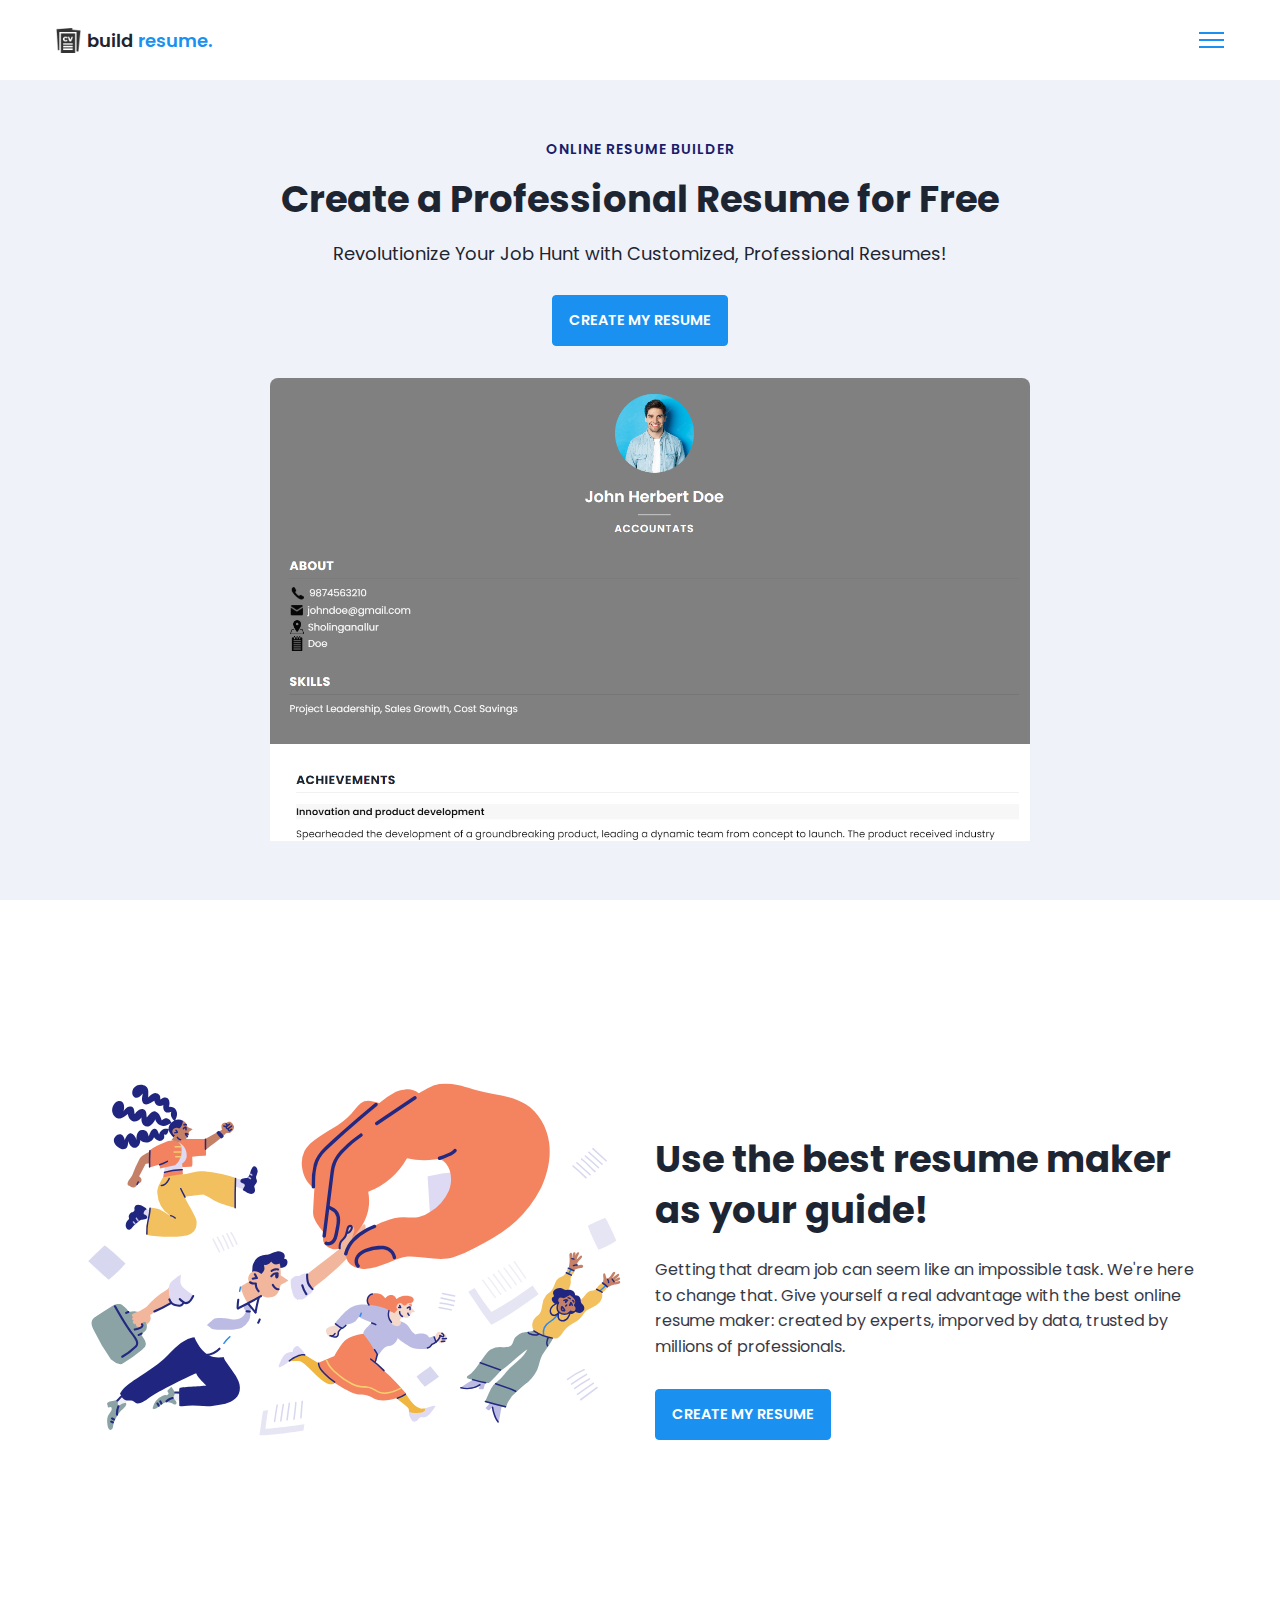
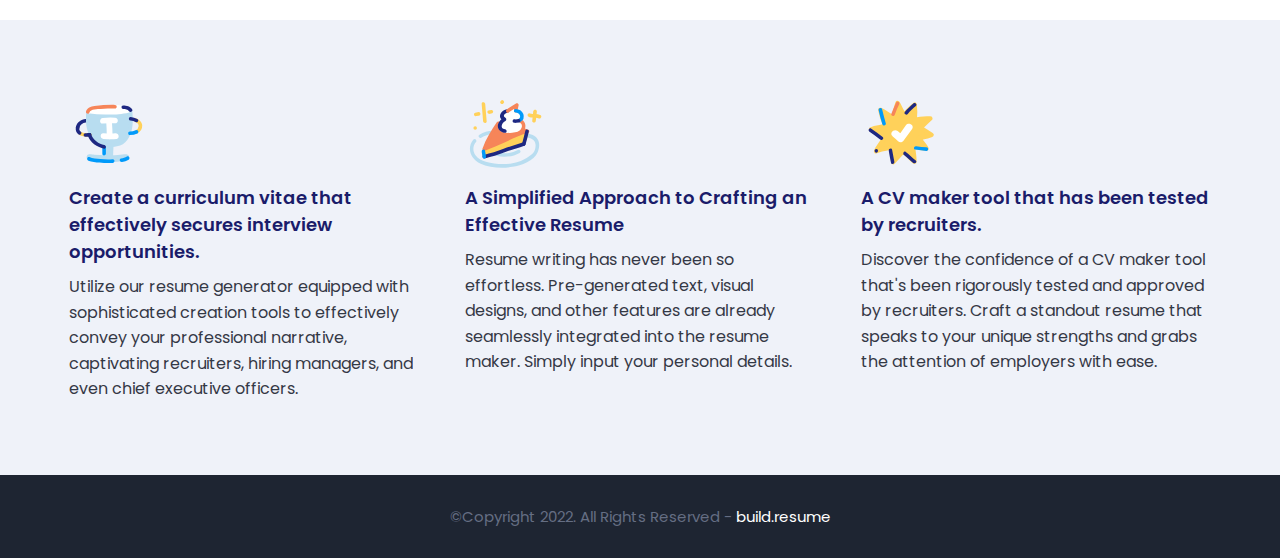
==== index.html @ 8a190417 "Add files via upload" ====
<!DOCTYPE html>
<html>
    <head>
        <meta charset="utf-8">
        <meta http-equiv="X-UA-Compatible" content="IE=edge">
        <title>Home Page</title>
        <meta name="description" content="">
        <meta name="viewport" content="width=device-width, initial-scale=1">
        <link rel="stylesheet" href="assets/css/main.css">
    </head>
    <body>

        <nav class = "navigaiton bg-white">
            <div class="box">
                <div class = "navigaiton-content">
                    <div class = "name-and-toggle">
                        <a href = "index.html" class = "navigaiton-name">
                            <img src = "assets/images/curriculum-vitae.png" alt = "" class = "navigaiton-name-icon">
                            <span class = "navigaiton-name-text">build <span>resume.</span>
                        </a>
                        <button type = "button" class = "navigaiton-toggle-btn">
                            <div class = "bars">
                                <div class = "bar"></div>
                                <div class = "bar"></div>
                                <div class = "bar"></div>
                            </div>
                        </button>
                    </div>
                </div>
            </div>
        </nav>

        <header class = "header bg-bright" id = "header">
            <div class = "box">
                <div class = "header-content text-center">
                    <h6 class = "text-uppercase text-blue-dark fs-14 fw-6 ls-1">online resume builder</h6>
                    <h1 class = "lg-title">Create a Professional Resume for Free</h1>
                    <p class = "text-dark fs-18">Revolutionize Your Job Hunt with Customized, Professional Resumes!</p>
                    <a href = "resume.html" class = "btn btn-primary text-uppercase">create my resume</a>
                    <img src = 'assets/images/Demo.png'>
                </div>
            </div>
        </header>

        <div class="segment-one">
            <div class="box">
                <div class = "segment-one-content">
                    <div class="segment-one-l">
                        <img src = "assets/images/visual-0c7080adf17f1f207276f613447c924f667dab34b7ac415cd7ef653172defd0b.svg">
                    </div>
                    <div class = "segment-one-r text-center">
                        <h2 class = "lg-title">Use the best resume maker as your guide!</h2>
                        <p class = "text">Getting that dream job can seem like an impossible task. We're here to change that. Give yourself a real advantage with the best online resume maker: created by experts, imporved by data, trusted by millions of professionals.</p>
                        <div class = "btn-group">
                            <a href = "resume.html" class = "btn btn-primary text-uppercase">create my resume</a>
                            <!-- <a href = "#" class = "btn btn-secondary text-uppercase">watch video</a> -->
                        </div>
                    </div>
                </div>
            </div>
        </div>

        <div class = "segment-two bg-bright">
            <div class="box">
                <div class="segment-two-content">
                    <div class = "segment-items">
                        <div class = "segment-item">
                            <div class = "segment-item-icon">
                                <img src = "assets/images/feature-1-edf4481d69166ac81917d1e40e6597c8d61aa970ad44367ce78049bf830fbda5.svg" alt = "">
                            </div>
                            <h5 class = "segment-item-title">Create a curriculum vitae that effectively secures interview opportunities.</h5>
                            <p class = "text">Utilize our resume generator equipped with sophisticated creation tools to effectively convey your professional narrative, captivating recruiters, hiring managers, and even chief executive officers.</p>
                        </div>

                        <div class = "segment-item">
                            <div class = "segment-item-icon">
                                <img src = "assets/images/feature-2-a7a471bd973c02a55d1b3f8aff578cd3c9a4c5ac4fc74423d94ecc04aef3492b.svg" alt = "">
                            </div>
                            <h5 class = "segment-item-title">A Simplified Approach to Crafting an Effective Resume</h5>
                            <p class = "text">Resume writing has never been so effortless. Pre-generated text, visual designs, and other features are already seamlessly integrated into the resume maker. Simply input your personal details.</p>
                        </div>

                        <div class = "segment-item">
                            <div class = "segment-item-icon">
                                <img src = "assets/images/feature-3-4e87a82f83e260488c36f8105e26f439fdc3ee5009372bb5e12d9421f32eabdd.svg" alt = "">
                            </div>
                            <h5 class = "segment-item-title">A CV maker tool that has been tested by recruiters.</h5>
                            <p class = "text">Discover the confidence of a CV maker tool that's been rigorously tested and approved by recruiters. Craft a standout resume that speaks to your unique strengths and grabs the attention of employers with ease.</p>
                        </div>
                    </div>
                </div>
            </div>
        </div>

        <footer class = "footer bg-dark">
            <div class="box">
                <div class = "footer-content text-center">
                    <p class="fs-15">&copy;Copyright 2022. All Rights Reserved - <span>build.resume</span></p>
                </div>
            </div>
        </footer>
        
    </body>
</html>
---- assets/css/main.css ----
@import url('https://fonts.googleapis.com/css2?family=Manrope:wght@200;300;400;500;600;700;800&family=Poppins:ital,wght@0,100;0,200;0,300;0,400;0,500;0,600;0,700;0,800;0,900;1,100;1,200;1,300;1,400;1,500;1,600;1,700;1,800;1,900&display=swap');

:root{
    --clr-blue: #1A91F0;
    --clr-blue-mid: #1170CD;
    --clr-blue-dark: #1A1C6A;
    --clr-white: #fff;
    --clr-bright: #EFF2F9;
    --clr-dark: #1e2532;
    --clr-black: #000;
    --clr-grey: #656e83;
    --clr-green: #084C41;
    --font-poppins: 'Poppins', sans-serif;
    --font-manrope: 'Manrope', sans-serif;;
    --transition: all 300ms ease-in-out;
    --clr-new: #808080
}

*{
    padding: 0;
    margin: 0;
    box-sizing: border-box;
    -webkit-print-color-adjust: exact !important;   /* Chrome, Safari 6 – 15.3, Edge */
    color-adjust: exact !important;                 /* Firefox 48 – 96 */
    print-color-adjust: exact !important;           /* Firefox 97+, Safari 15.4+ */
}

html{
    font-size: 10px;
}

body{
    font-size: 1.6rem;
    font-family: var(--font-poppins);
}

button{
    border: none;
    background-color: transparent;
    outline: 0;
    cursor: pointer;
    font-family: inherit;
}

img{
    display: block;
}

a{
    text-decoration: none;
}

/* fonts */
.font-poppins{font-family: var(--font-poppins);}
.font-manrope{font-family: var(--font-manrope);}

/* text colors */
.text-blue{color: var(--clr-blue);}
.text-blue-mid{color: var(--clr-blue-mid);}
.text-blue-dark{color: var(--clr-blue-dark);}
.text-bright{color: var(--clr-bright);}
.text-dark{color: var(--clr-dark);}
.text-grey{color: var(--clr-grey);}
.text-white{color: var(--clr-white);}

/* backgrounds */
.bg-blue{background-color: var(--clr-blue);}
.bg-blue-mid{background-color: var(--clr-blue-mid);}
.bg-blue-dark{background-color: var(--clr-blue-dark);}
.bg-bright{background-color: var(--clr-bright);}
.bg-dark{background-color: var(--clr-dark);}
.bg-grey{background-color: var(--clr-grey);}
.bg-white{background-color: var(--clr-white);}
.bg-black{background-color: var(--clr-black);}
.bg-green{background-color: var(--clr-new);}

.text-center{ text-align: center;}
.text-left{text-align: left;}
.text-right{text-align: right;}
.text-uppercase{text-transform: uppercase;}
.text-lowercase{text-transform: lowercase;}
.text-capitalize{text-transform: capitalize;}
.text{
    color: var(--clr-dark);
    opacity: 0.9;
    margin: 2rem 0;
    line-height: 1.6;
}

.fw-2{font-weight: 200;}
.fw-3{font-weight: 300;}
.fw-4{font-weight: 400;}
.fw-5{font-weight: 500;}
.fw-6{font-weight: 600;}
.fw-7{font-weight: 700;}
.fw-8{font-weight: 800;}

.fs-13{font-size: 13px;}
.fs-14{font-size: 14px;}
.fs-15{font-size: 15px;}
.fs-16{font-size: 16px;}
.fs-17{font-size: 17px;}
.fs-18{font-size: 18px;}
.fs-19{font-size: 19px;}
.fs-20{font-size: 20px;}
.fs-21{font-size: 21px;}
.fs-22{font-size: 22px;}
.fs-23{font-size: 23px;}
.fs-24{font-size: 24px;}
.fs-25{font-size: 25px;}

.ls-1{letter-spacing: 1px;}
.ls-2{letter-spacing: 2px;}

.box{
    max-width: 1200px;
    margin: 0 auto;
    padding: 0 1.6rem;
}

/* bars button */
.bars{
    display: flex;
    flex-direction: column;
    justify-content: space-between;
    height: 16.5px;
    width: 25px;
}
.bars .bar{
    width: 100%;
    height: 2px;
    background-color: var(--clr-blue);
    transition: var(--transition);
}

.bars:hover .bar{
    background-color: var(--clr-dark);
}

/* buttons */
.btn{
    font-size: 14.5px;
    font-weight: 600;
    padding: 1.4rem 1.6rem;
    border-radius: 4px;
    display: inline-block;
}

.btn-primary{
    background-color: var(--clr-blue);
    color: var(--clr-white);
    border: 1px solid var(--clr-blue);
    transition: var(--transition);
}

.btn-primary:hover{
    background-color: transparent;
    color: var(--clr-dark);
    border-color: var(--clr-grey);
}

.btn-secondary{
    background-color: transparent;
    color: var(--clr-dark);
    border: 1px solid var(--clr-grey);
    transition: var(--transition);
}

.btn-secondary:hover{
    background-color: var(--clr-blue);
    color: var(--clr-white);
    border-color: var(--clr-blue);
}

.btn-group button:first-child, .btn-group a:first-child{
    margin-right: 1rem!important;
}

/* navigaiton part */
.navigaiton{
    height: 80px;
    display: flex;
    align-items: center;
    box-shadow: rgba(0, 0, 0, 0.08) 0px 3px 8px;
}

.navigaiton .box{
    width: 100%;
}

.navigaiton-name{
    display: flex;
    align-items: center;
    justify-content: flex-start;
    font-size: 1.8rem;
}
.navigaiton-name-text{
    color: var(--clr-dark);
    font-weight: 600;
}
.navigaiton-name-text span{
    color: var(--clr-blue);
}
.navigaiton-name-icon{
    width: 25px;
    margin-right: 6px;
    opacity: 0.8;
}
.name-and-toggle{
    display: flex;
    align-items: center;
    justify-content: space-between;
}
.header{
    min-height: calc(100vh - 80px);
    display: flex;
    flex-direction: column;
    align-items: center;
    justify-content: center;
}
.header-content{
    max-width: 740px;
    margin-right: auto;
    margin-left: auto;
}
.header-content img{
    max-width: 760px;
    border-top-right-radius: 8px;
    border-top-left-radius: 8px;
    margin-top: 3.2rem;
}
.lg-title{
    margin: 1.4rem 0;
    font-size: 37px;
    line-height: 1.4;
    color: var(--clr-dark);
}
.header-content p{
    margin-bottom: 2.6rem;
    line-height: 1.6;
}


/* segment one */
.segment-one{
    padding: 64px 0;
    min-height: 80vh;
    display: flex;
    align-items: center;
}
.segment-one-l img{
    max-width: 545px;
    margin-right: auto;
    margin-left: auto;
}
.segment-one-r{
    margin-top: 4rem;
}

.segment-one .btn-group{
    margin-top: 2rem;
}
.segment-one-r{
    max-width: 545px;
    margin-right: auto;
    margin-left: auto;
}
.segment-one-r .btn-group{
    margin-top: 3rem;
}

/* segment two */
.segment-two{
    padding: 64px 0;
}
.segment-two .segment-items{
    display: grid;
    gap: 2rem;
}

.segment-two .segment-item{
    max-width: 350px;
    text-align: center;
    margin-right: auto;
    margin-left: auto;
}
.segment-two .segment-item-icon{
    margin: 1rem 0;
}
.segment-two .segment-item-icon img{
    width: 80px;
    margin-right: auto;
    margin-left: auto;
}
.segment-two .segment-item-title{
    color: var(--clr-blue-dark);
    font-size: 1.8rem;
    font-weight: 600;
}
.segment-two .text{
    margin: 0.9rem 0;
}

/* footer */
.footer{
    padding: 3rem 0;
}
.footer-content p{
    color: var(--clr-grey);
}
.footer-content p span{
    color: var(--clr-white);
}

/* media queries */
@media screen and (min-width: 768px){
    .segment-two .segment-items{
        grid-template-columns: repeat(2, 1fr);
    }
}

@media screen and (min-width: 992px){
    .segment-one-content{
        display: grid;
        grid-template-columns: repeat(2, 1fr);
        column-gap: 3rem;
    }
    .segment-one-r{
        text-align: left;
    }
    .segment-two .segment-items{
        grid-template-columns: repeat(3, 1fr);
    }
    .segment-two .segment-item{
        text-align: left;
    }
    .segment-two .segment-item-icon img{
        margin-left: 0;
    }
}



/* resume page */
#about-sc{
    padding: 64px 0;
}

.cv-form-row-title{
    background-color: var(--clr-dark);
    padding: 0.8rem 1.6rem;
    margin-bottom: 2rem;
}

.cv-form-row-title h3{
    color: var(--clr-white);
    font-weight: 500;
    text-transform: uppercase;
    letter-spacing: 1.5px;
    font-size: 1.7rem;
}
.cv-form-blk{
    margin: 3rem 0;
}
.cv-form-row{
    padding: 3rem 2rem 0 2rem;
    border: 1px solid rgba(0, 0, 0, 0.08);
    margin-bottom: 1rem;
    position: relative;
}
textarea{
    resize: none;
}
.form-elem{
    margin-bottom: 3rem;
    position: relative;
}
.form-label{
    display: block;
    font-weight: 600;
    font-size: 14px;
    color: var(--clr-dark);
    margin-bottom: 0.5rem;
}
.form-control{
    border-radius: none;
    border: 1px solid rgba(0, 0, 0, 0.1);
    font-size: 14px;
    padding: 0.8rem 1.6rem;
    font-family: inherit;
    width: 100%;
    outline: 0;
    transition: var(--transition);
}

.form-control:focus{
    border-color: rgba(0, 0, 0, 0.3);
}
.form-text{
    color: #ca0b00;
    font-size: 12px;
    position: absolute;
    letter-spacing: 0.5px;
    top: calc(100% + 2px);
    left: 0;
    width: 100%;
}
.cols-3, .cols-2{
    display: grid;
}
.repeater-add-btn{
    width: 25px;
    height: 25px;
    background-color: var(--clr-blue-mid);
    font-size: 1.6rem;
    color: var(--clr-white);
    margin: 1rem 0;
}
.repeater-remove-btn{
    position: absolute;
    top: 10px;
    right: 10px;
    z-index: 999;
    width: 25px;
    height: 25px;
    border-radius: 50%;
    background-color: #ca0b00;
    color: var(--clr-white);
    font-size: 1.6rem;
}

/* preview segment */
.preview-cnt{
    border-radius: 5px;
    display: flex;
    flex-direction: column;
    grid-template-columns: 32% auto;
    box-shadow: rgba(149, 157, 165, 0.2) 0px 8px 24px;
    overflow: hidden;
}

.preview-cnt-l{
    padding: 3rem 3rem 2rem 3rem;
}
.preview-cnt-r{
    padding: 3rem 3rem 3rem 4rem;
}
.preview-cnt-l .preview-blk:nth-child(1){
    text-align: center;
}
.preview-image{
    width: 120px;
    height: 120px;
    border-radius: 50%;
    overflow: hidden;
    margin-right: auto;
    margin-left: auto;
}
.preview-image img{
    width: 100%;
    height: 100%;
    object-fit: cover;
}
.preview-item-name{
    font-size: 2.4rem;
    font-weight: 600;
    margin: 1.8rem 0;
    position: relative;
}
.preview-item-name::after{
    position: absolute;
    content: "";
    bottom: -10px;
    width: 50px;
    height: 1.5px;
    background-color: rgba(255, 255, 255, 0.5);
    left: 50%;
    transform: translateX(-50%);
}
.preview-blk{
    padding: 1rem 0;
    margin-bottom: 1rem;
}
.preview-blk-title h3{
    text-transform: uppercase;
    letter-spacing: 0.5px;
    border-bottom: 0.5px solid rgba(0, 0, 0, 0.08);
    padding-bottom: 0.5rem;
}
.preview-blk-title{
    margin-bottom: 1rem;
}
.preview-blk-list .preview-item{
    font-size: 1.5rem;
    margin-bottom: 0.2rem;
    opacity: 0.95;
}
.preview-cnt-r .preview-blk-title{
    color: var(--clr-dark);
}
.preview-cnt-r .preview-blk-list .preview-item{
    margin-top: 1.8rem;
}

.achievements-items.preview-blk-list .preview-item span:first-child,
.educations-items.preview-blk-list .preview-item span:first-child,
.experiences-items.preview-blk-list .preview-item span:first-child{
    display: block;
    font-weight: 600;
    margin-bottom: 1rem;
    background-color: rgba(0, 0, 0, 0.03);
}

.educations-items.preview-blk-list .preview-item span:nth-child(2),
.experiences-items.preview-blk-list .preview-item span:nth-child(2){
    font-weight: 600;
    margin-right: 1rem;
}

.educations-items.preview-blk-list .preview-item span:nth-child(3),
.experiences-items.preview-blk-list .preview-item span:nth-child(3){
    font-style: italic;
    margin-right: 1rem;
}

.educations-items.preview-blk-list .preview-item span:nth-child(4),
.educations-items.preview-blk-list .preview-item span:nth-child(5),
.experiences-items.preview-blk-list .preview-item span:nth-child(4),
.experiences-items.preview-blk-list .preview-item span:nth-child(5){
    margin-right: 1rem;
    background-color: var(--clr-green);
    color: var(--clr-white);
    padding: 0 1rem;
    border-radius: 0.6rem;
}

.educations-items.preview-blk-list .preview-item span:nth-child(6),
.experiences-items.preview-blk-list .preview-item span:nth-child(6){
    font-size: 13.5px;
    display: block;
    opacity: 0.8;
    margin-top: 1rem;
}
.projects-items.preview-blk-list .preview-item span{
    display: block;
}

@media screen and (min-width: 768px){
    .cols-3{
        grid-template-columns: repeat(3, 1fr);
        column-gap: 2rem;
    }
    .cols-2{
        grid-template-columns: repeat(2, 1fr);
        column-gap: 2rem;
    }
}

@media screen and (min-width: 992px){
    .cv-form-row{
        padding: 3rem 3rem 0rem 3rem;
    }
    .cols-3{
        grid-template-columns: repeat(3, 1fr);
    }
}

.print-btn-sc{
    margin: 2rem 0 6rem 0;
}

/* print segment */
@media print{
    body *{
        visibility: hidden;
    }

    .non_print_area{
        display: none;
    }

    .print_area, .print_area *{
        visibility: visible;
    }

    .print_area{
        width: 100%;
        position: absolute;
        left: 0;
        top: 0;
        overflow: hidden;
    }
}
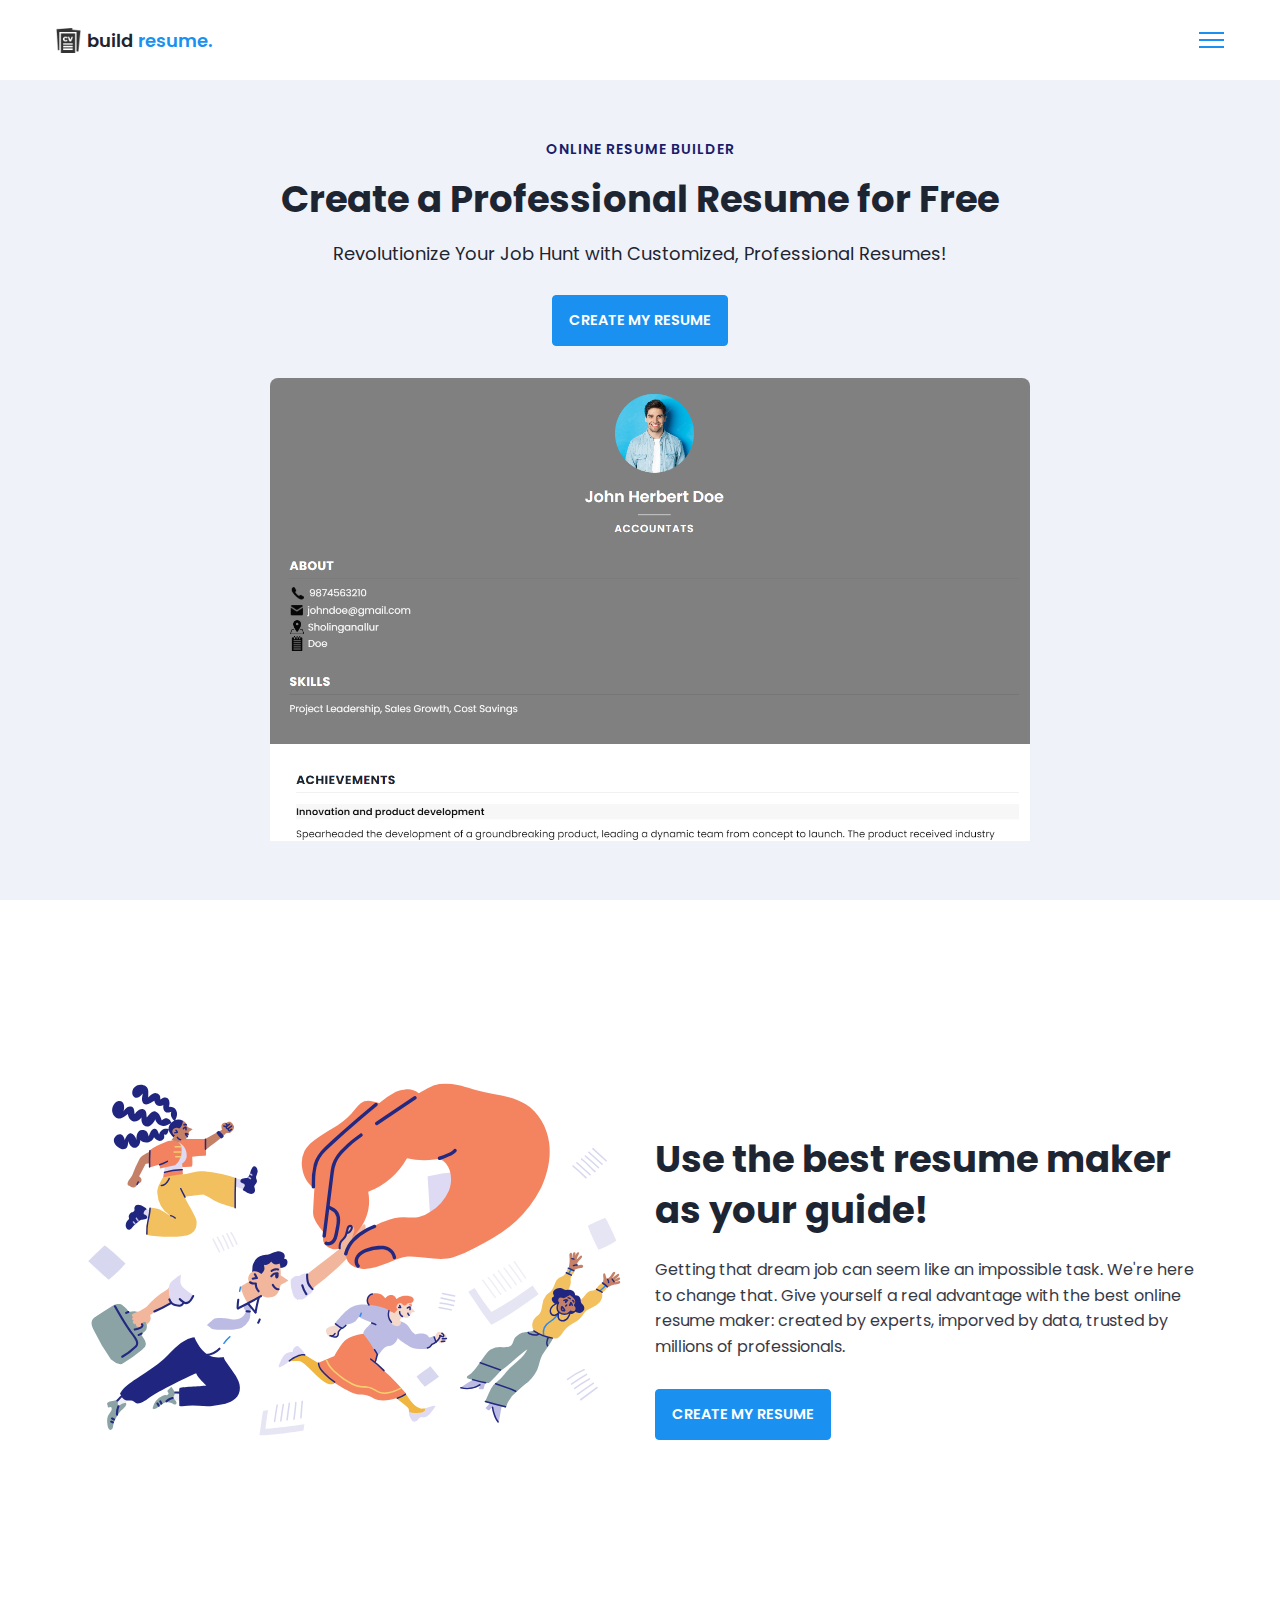
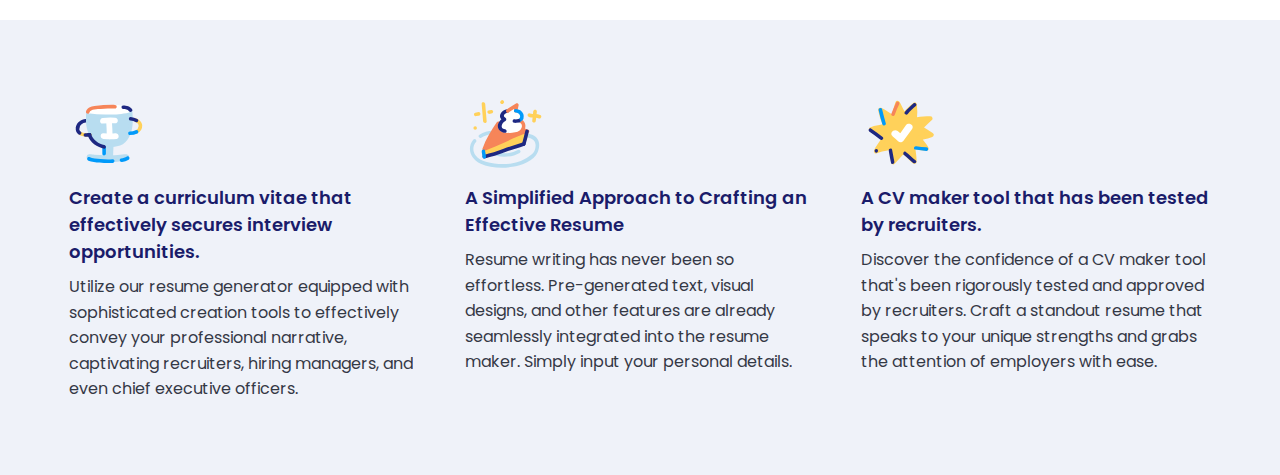
==== commit 24836d3e: "Update index.html" ====
--- a/index.html
+++ b/index.html
@@ -91,14 +91,6 @@
                 </div>
             </div>
         </div>
-
-        <footer class = "footer bg-dark">
-            <div class="box">
-                <div class = "footer-content text-center">
-                    <p class="fs-15">&copy;Copyright 2022. All Rights Reserved - <span>build.resume</span></p>
-                </div>
-            </div>
-        </footer>
         
     </body>
-</html>+</html>
